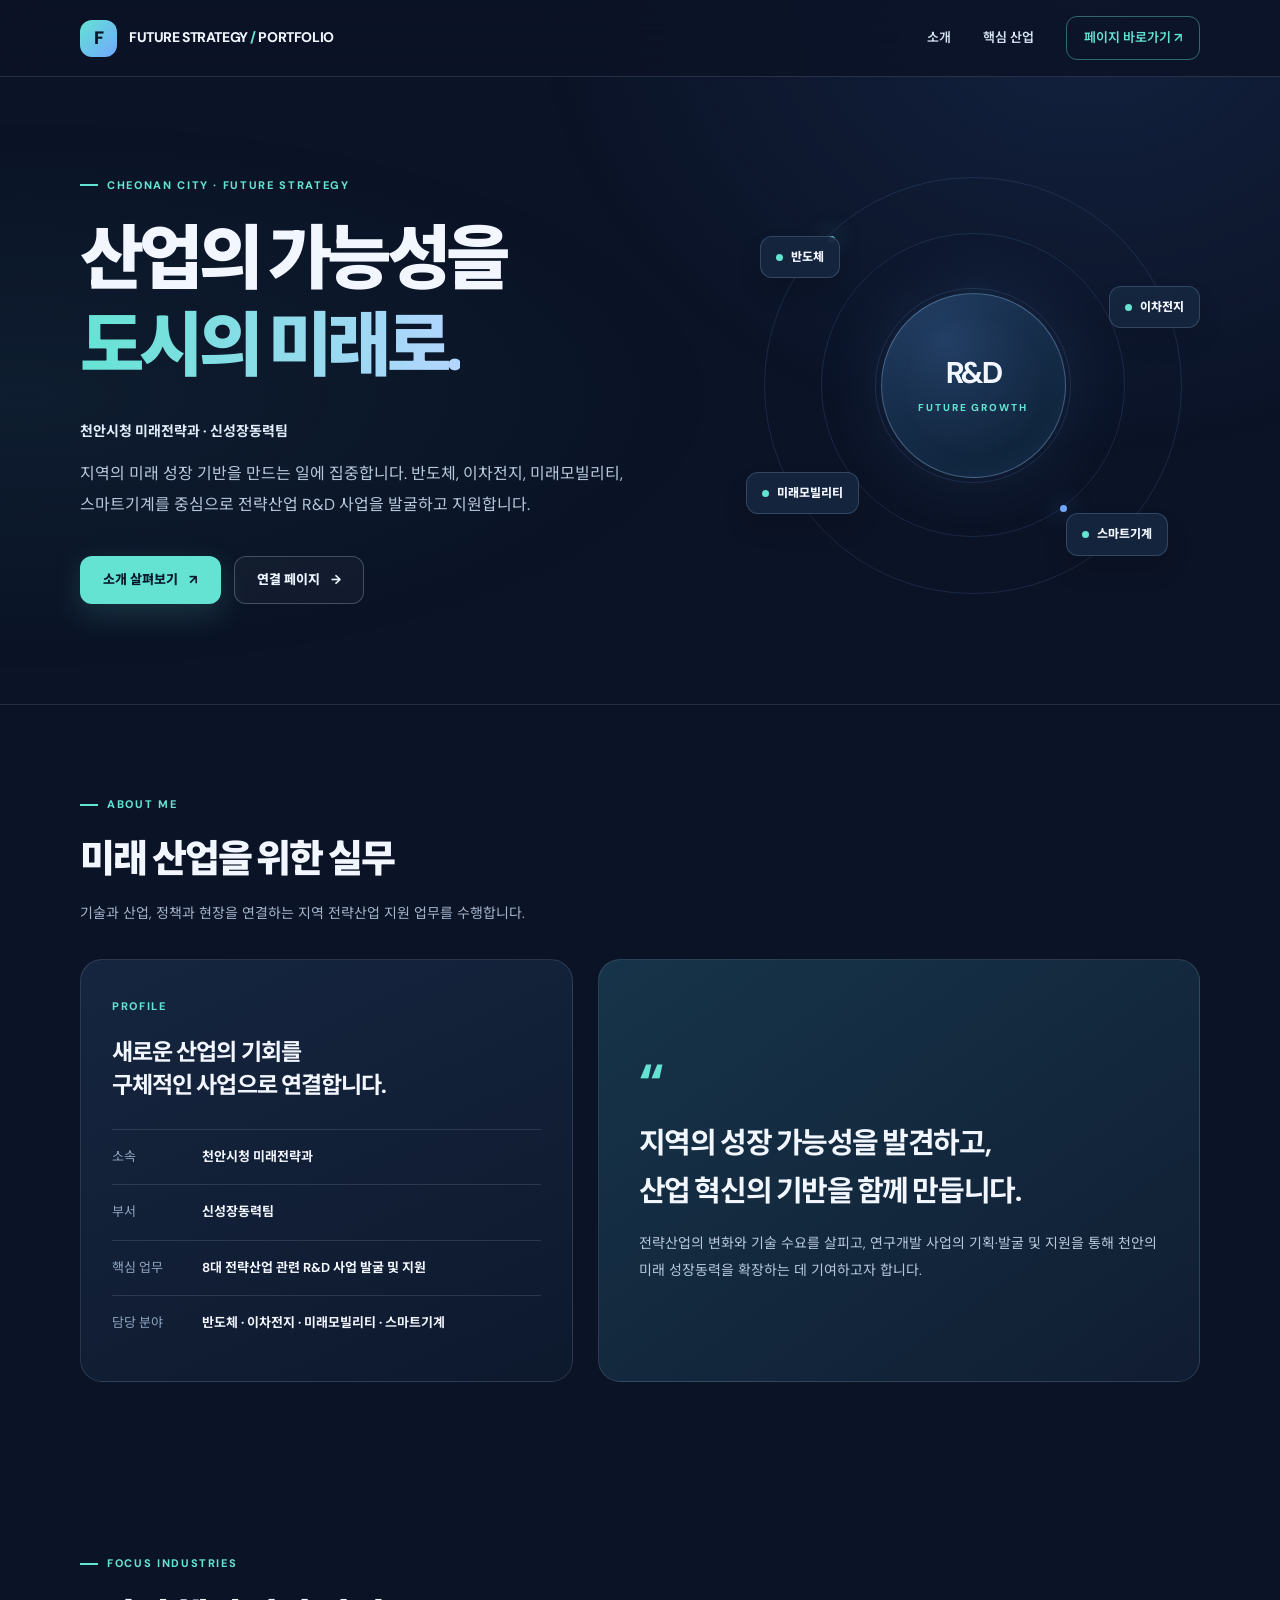
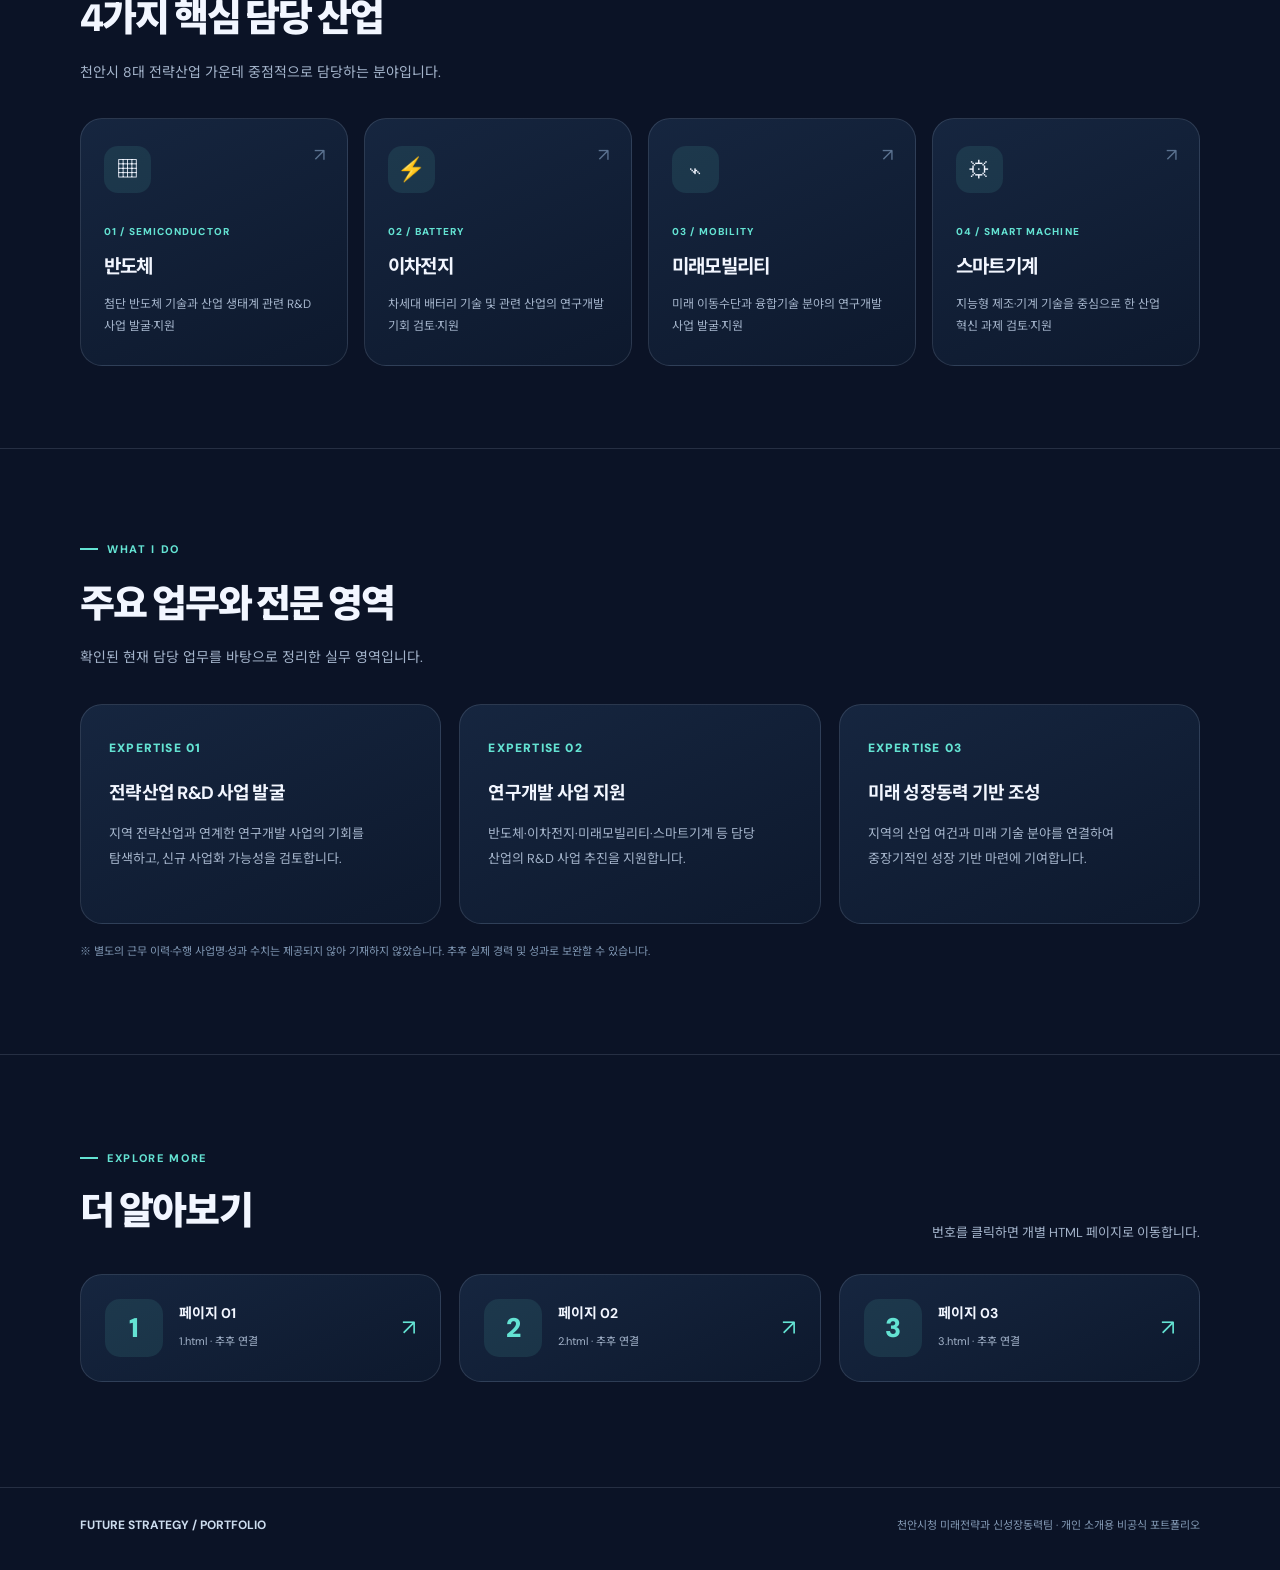
==== index.html @ a3b165f9 "Add files via upload" ====
<!DOCTYPE html>
<html lang="ko">
<head>
  <meta charset="UTF-8" />
  <meta name="viewport" content="width=device-width, initial-scale=1" />
  <meta name="theme-color" content="#0b1326" />
  <meta name="description" content="천안시청 미래전략과 신성장동력팀 | 지역 전략산업 R&D 사업 발굴 및 지원 포트폴리오" />
  <title>미래 산업을 연결하는 사람 | Portfolio</title>
  <link rel="preconnect" href="https://fonts.googleapis.com" />
  <link rel="preconnect" href="https://fonts.gstatic.com" crossorigin />
  <link href="https://fonts.googleapis.com/css2?family=DM+Sans:wght@400;500;600;700&family=Noto+Sans+KR:wght@400;500;600;700;800;900&display=swap" rel="stylesheet" />
  <style>
    :root{color-scheme:dark;--bg:#0b1326;--panel:#101d34;--line:rgba(193,210,235,.15);--text:#f2f6ff;--muted:#a4b4cb;--aqua:#64e3d3;--blue:#71a7ff;--radius:22px}
    *,*::before,*::after{box-sizing:border-box}html{scroll-behavior:smooth}body{margin:0;background:var(--bg);color:var(--text);font-family:'DM Sans','Noto Sans KR',sans-serif;line-height:1.7;word-break:keep-all}button,a{-webkit-tap-highlight-color:transparent}a{color:inherit;text-decoration:none}button{font:inherit}::selection{background:#64e3d3;color:#0b1326}
    body::before{content:"";pointer-events:none;position:fixed;inset:0;z-index:-1;background:radial-gradient(ellipse at 85% 0%,rgba(56,101,175,.19),transparent 36%),radial-gradient(ellipse at 2% 44%,rgba(41,131,139,.095),transparent 39%)}
    .container{width:min(1120px,calc(100% - 48px));margin:auto}.nav-shell{position:sticky;top:0;z-index:20;background:rgba(11,19,38,.82);border-bottom:1px solid var(--line);backdrop-filter:blur(18px);-webkit-backdrop-filter:blur(18px)}
    .nav{height:76px;display:flex;justify-content:space-between;align-items:center;gap:24px}.brand{display:inline-flex;align-items:center;gap:12px;font-size:14px;font-weight:800;letter-spacing:-.03em}.brand-symbol{display:grid;place-items:center;width:37px;height:37px;background:linear-gradient(135deg,var(--aqua),var(--blue));color:#071629;border-radius:12px;font-size:18px;font-weight:900}.nav-links{display:flex;align-items:center;gap:32px;font-size:13px;color:#d8e5f5;font-weight:600}.nav-links a:hover,.nav-links a:focus-visible{color:var(--aqua)}.nav-cta{padding:10px 17px;border:1px solid rgba(100,227,211,.4);border-radius:11px;color:var(--aqua)!important}.nav-cta:hover{background:rgba(100,227,211,.08)}
    main{overflow:hidden}.hero{position:relative;display:grid;grid-template-columns:1.15fr .85fr;align-items:center;min-height:620px;gap:52px;padding:90px 0 100px}.eyebrow{display:inline-flex;align-items:center;gap:9px;text-transform:uppercase;letter-spacing:.15em;font-size:11px;font-weight:800;color:var(--aqua)}.eyebrow::before{content:"";display:block;width:18px;height:2px;background:var(--aqua)}h1,h2,h3,p{margin-top:0}.hero h1{font-size:clamp(39px,5.5vw,70px);line-height:1.24;letter-spacing:-.065em;margin:23px 0 27px;font-weight:900}.hero h1 .gradient{background:linear-gradient(95deg,var(--aqua),#b4d5ff);color:transparent;background-clip:text;-webkit-background-clip:text}.hero p{max-width:570px;font-size:16px;color:#b7c8dc;line-height:1.95}.hero .role{color:#e2edfa;font-size:14px;font-weight:700;margin-bottom:13px}.hero-actions{display:flex;align-items:center;gap:13px;flex-wrap:wrap;margin-top:35px}.btn{display:inline-flex;align-items:center;justify-content:center;gap:11px;min-height:47px;padding:12px 22px;font-size:13px;font-weight:800;border-radius:12px;border:1px solid transparent;cursor:pointer;transition:transform .18s,background .18s,border-color .18s,box-shadow .18s}.btn:hover{transform:translateY(-3px)}.btn:active{transform:scale(.97)}.btn-primary{color:#06192a;background:var(--aqua);box-shadow:0 10px 30px rgba(100,227,211,.16)}.btn-primary:hover{background:#94f1e6}.btn-outline{color:#eaf5ff;border-color:rgba(207,222,243,.26);background:rgba(255,255,255,.03)}.btn-outline:hover{border-color:var(--aqua);background:rgba(100,227,211,.07)}
    .visual{position:relative;min-height:415px;display:grid;place-items:center}.orbit{position:absolute;border:1px solid rgba(111,161,224,.16);border-radius:50%;aspect-ratio:1}.orbit-1{width:92%}.orbit-2{width:67%}.orbit-3{width:43%}.orbit:after{content:"";position:absolute;top:14%;left:15%;width:7px;height:7px;border-radius:50%;background:var(--aqua);box-shadow:0 0 25px var(--aqua)}.orbit-2:after{left:auto;top:auto;bottom:8%;right:19%;background:var(--blue);box-shadow:0 0 24px var(--blue)}.orbit-3:after{top:5%;left:50%}.core{position:relative;width:185px;aspect-ratio:1;display:grid;place-items:center;border-radius:50%;background:radial-gradient(circle at 35% 25%,#233f65,#10243c 70%);border:1px solid rgba(159,204,250,.35);box-shadow:0 0 70px rgba(82,141,206,.14),inset 0 0 30px rgba(104,174,238,.07);text-align:center}.core strong{font-size:30px;line-height:1.2;letter-spacing:-.08em}.core small{display:block;color:var(--aqua);font-size:10px;font-weight:800;letter-spacing:.19em;margin-top:8px}.orbit-tag{position:absolute;z-index:2;padding:10px 15px;border:1px solid rgba(149,182,218,.24);border-radius:12px;background:rgba(21,38,63,.96);font-size:12px;font-weight:800;box-shadow:0 14px 25px rgba(0,0,0,.12)}.orbit-tag i{display:inline-block;width:7px;height:7px;border-radius:50%;background:var(--aqua);margin-right:8px}.tag-1{top:14%;left:3%}.tag-2{right:0;top:26%}.tag-3{bottom:19%;left:0}.tag-4{bottom:9%;right:7%}
    .section{padding:82px 0}.section-head{margin-bottom:34px}.section-head h2{font-size:clamp(27px,3vw,38px);font-weight:900;letter-spacing:-.055em;margin:13px 0 10px}.section-head p{max-width:650px;font-size:14px;color:var(--muted);margin-bottom:0}.divider{height:1px;background:var(--line)}.about-layout{display:grid;grid-template-columns:.9fr 1.1fr;gap:25px}.about-card,.mission-card,.industry-card,.experience-card,.link-card{border:1px solid var(--line);border-radius:var(--radius);background:linear-gradient(155deg,rgba(24,41,67,.87),rgba(14,26,46,.87))}.about-card{padding:31px}.about-card .small-label{font-size:11px;letter-spacing:.15em;color:var(--aqua);font-weight:800}.about-card h3{margin:17px 0 27px;font-size:23px;line-height:1.45;letter-spacing:-.04em}.info-row{padding:16px 0;border-top:1px solid var(--line);display:flex;gap:20px;font-size:13px}.info-row span{flex:0 0 70px;color:#8ea4bf}.info-row strong{font-weight:700}.mission-card{display:flex;flex-direction:column;justify-content:center;padding:36px 40px;background:linear-gradient(145deg,rgba(24,57,79,.88),rgba(17,30,51,.9))}.mission-card .quote-mark{font-size:55px;line-height:1;color:var(--aqua);font-weight:800}.mission-card h3{font-size:clamp(20px,2.5vw,29px);letter-spacing:-.05em;line-height:1.65;margin:8px 0 14px}.mission-card p{color:#b7c8dc;font-size:14px;line-height:1.95;margin:0}
    .industries{display:grid;grid-template-columns:repeat(4,1fr);gap:16px}.industry-card{position:relative;min-height:248px;padding:27px 23px;transition:transform .2s,border-color .2s,background .2s}.industry-card:hover{transform:translateY(-5px);border-color:rgba(100,227,211,.4);background:linear-gradient(150deg,#1b3451,#10203a)}.industry-icon{display:grid;place-items:center;width:47px;height:47px;border-radius:14px;background:rgba(100,227,211,.1);font-size:23px;margin-bottom:23px}.industry-card small{font-size:10px;font-weight:800;letter-spacing:.11em;color:var(--aqua)}.industry-card h3{font-size:19px;letter-spacing:-.04em;margin:7px 0 10px}.industry-card p{font-size:12px;line-height:1.85;color:var(--muted);margin:0}.industry-card:after{content:"↗";position:absolute;top:21px;right:22px;color:#5b7290;font-size:18px}
    .experience-grid{display:grid;grid-template-columns:repeat(3,1fr);gap:18px}.experience-card{padding:28px;min-height:220px}.number{font-size:12px;color:var(--aqua);font-weight:900;letter-spacing:.1em}.experience-card h3{font-size:18px;letter-spacing:-.04em;margin:18px 0 13px}.experience-card p{font-size:13px;color:var(--muted);line-height:1.9;margin:0}.note{color:#7f96b2;font-size:11px;margin-top:18px}
    .links-section{padding:85px 0 105px}.links-head{display:flex;justify-content:space-between;align-items:end;gap:20px;margin-bottom:30px}.links-head h2{font-size:clamp(27px,3vw,38px);font-weight:900;letter-spacing:-.05em;margin:12px 0 0}.links-head p{font-size:13px;color:var(--muted);margin:0}.link-grid{display:grid;grid-template-columns:repeat(3,1fr);gap:18px}.link-card{display:flex;align-items:center;justify-content:space-between;gap:12px;padding:24px;transition:border-color .18s,transform .18s,background .18s}.link-card:hover,.link-card:focus-visible{transform:translateY(-4px);border-color:rgba(100,227,211,.55);background:#1b3250}.link-left{display:flex;gap:16px;align-items:center}.link-number{width:58px;height:58px;border-radius:15px;display:grid;place-items:center;background:rgba(100,227,211,.10);color:var(--aqua);font-size:27px;font-weight:900}.link-card strong{display:block;font-size:14px}.link-card small{font-size:11px;color:var(--muted)}.arrow{font-size:22px;color:var(--aqua)}
    footer{border-top:1px solid var(--line);padding:27px 0 35px}.footer-inner{display:flex;justify-content:space-between;align-items:center;gap:15px;color:#8399b4;font-size:11px}.footer-inner strong{color:#cdddef;font-size:12px}.reveal{opacity:0;transform:translateY(15px);transition:opacity .6s ease,transform .6s ease}.reveal.visible{opacity:1;transform:translateY(0)}:focus-visible{outline:2px solid var(--aqua);outline-offset:5px}
    @media(max-width:850px){.nav-links{gap:18px}.hero{grid-template-columns:1fr;padding:74px 0 62px;gap:15px}.visual{min-height:340px;width:min(450px,100%);margin:auto}.orbit-1{width:75%}.orbit-2{width:55%}.orbit-3{width:34%}.core{width:155px}.orbit-tag{font-size:11px}.tag-1{left:5%}.tag-2{right:5%}.tag-3{left:4%}.tag-4{right:7%}.industries{grid-template-columns:repeat(2,1fr)}.experience-grid{grid-template-columns:1fr}.experience-card{min-height:auto}.about-layout{grid-template-columns:1fr}.link-grid{grid-template-columns:1fr}.links-head{align-items:start;flex-direction:column}}
    @media(max-width:520px){.container{width:calc(100% - 36px)}.nav{height:66px}.brand{font-size:12px}.brand-symbol{width:33px;height:33px}.nav-links{gap:14px;font-size:11px}.nav-links .nav-about{display:none}.nav-cta{padding:8px 11px}.hero{padding-top:56px}.hero h1{font-size:41px}.hero p{font-size:14px}.hero-actions .btn{flex:1}.visual{min-height:295px}.orbit-1{width:85%}.orbit-2{width:62%}.orbit-3{width:42%}.core{width:133px}.core strong{font-size:23px}.orbit-tag{font-size:10px;padding:7px 9px}.tag-1{top:12%;left:1%}.tag-2{right:0;top:29%}.tag-3{bottom:17%;left:0}.tag-4{bottom:7%;right:4%}.section{padding:62px 0}.about-card,.mission-card{padding:25px}.industries{gap:11px}.industry-card{min-height:239px;padding:20px 16px}.industry-card h3{font-size:17px}.industry-card p{font-size:11px}.industry-card:after{right:14px;top:15px}.industry-icon{margin-bottom:17px}.links-section{padding:60px 0 75px}.footer-inner{align-items:start;flex-direction:column}}
    @media(prefers-reduced-motion:reduce){html{scroll-behavior:auto}.reveal{opacity:1;transform:none;transition:none}.btn,.industry-card,.link-card{transition:none}}
  </style>
</head>
<body>
  <header class="nav-shell">
    <nav class="container nav" aria-label="주요 메뉴">
      <a class="brand" href="#top" aria-label="포트폴리오 홈"><span class="brand-symbol">F</span><span>FUTURE STRATEGY <span style="color:var(--aqua)">/</span> PORTFOLIO</span></a>
      <div class="nav-links"><a class="nav-about" href="#about">소개</a><a href="#industries">핵심 산업</a><a class="nav-cta" href="#projects">페이지 바로가기 ↗</a></div>
    </nav>
  </header>
  <main id="top">
    <section class="container hero" aria-labelledby="hero-title">
      <div class="hero-content reveal">
        <span class="eyebrow">CHEONAN CITY · FUTURE STRATEGY</span>
        <h1 id="hero-title">산업의 가능성을<br><span class="gradient">도시의 미래로.</span></h1>
        <p class="role">천안시청 미래전략과 · 신성장동력팀</p>
        <p>지역의 미래 성장 기반을 만드는 일에 집중합니다. 반도체, 이차전지, 미래모빌리티, 스마트기계를 중심으로 전략산업 R&amp;D 사업을 발굴하고 지원합니다.</p>
        <div class="hero-actions"><a class="btn btn-primary" href="#about">소개 살펴보기 <span aria-hidden="true">↗</span></a><a class="btn btn-outline" href="#projects">연결 페이지 <span aria-hidden="true">→</span></a></div>
      </div>
      <div class="visual reveal" role="img" aria-label="중앙의 R&D를 둘러싼 반도체, 이차전지, 미래모빌리티, 스마트기계 4대 담당 산업을 나타낸 그래픽">
        <div class="orbit orbit-1"></div><div class="orbit orbit-2"></div><div class="orbit orbit-3"></div>
        <div class="core"><div><strong>R&amp;D</strong><small>FUTURE GROWTH</small></div></div>
        <span class="orbit-tag tag-1"><i></i>반도체</span><span class="orbit-tag tag-2"><i></i>이차전지</span><span class="orbit-tag tag-3"><i></i>미래모빌리티</span><span class="orbit-tag tag-4"><i></i>스마트기계</span>
      </div>
    </section>
    <div class="divider"></div>
    <section class="container section" id="about" aria-labelledby="about-heading">
      <div class="section-head reveal"><span class="eyebrow">ABOUT ME</span><h2 id="about-heading">미래 산업을 위한 실무</h2><p>기술과 산업, 정책과 현장을 연결하는 지역 전략산업 지원 업무를 수행합니다.</p></div>
      <div class="about-layout">
        <article class="about-card reveal"><span class="small-label">PROFILE</span><h3>새로운 산업의 기회를<br>구체적인 사업으로 연결합니다.</h3><div class="info-row"><span>소속</span><strong>천안시청 미래전략과</strong></div><div class="info-row"><span>부서</span><strong>신성장동력팀</strong></div><div class="info-row"><span>핵심 업무</span><strong>8대 전략산업 관련 R&amp;D 사업 발굴 및 지원</strong></div><div class="info-row"><span>담당 분야</span><strong>반도체 · 이차전지 · 미래모빌리티 · 스마트기계</strong></div></article>
        <article class="mission-card reveal"><span class="quote-mark" aria-hidden="true">“</span><h3>지역의 성장 가능성을 발견하고,<br>산업 혁신의 기반을 함께 만듭니다.</h3><p>전략산업의 변화와 기술 수요를 살피고, 연구개발 사업의 기획·발굴 및 지원을 통해 천안의 미래 성장동력을 확장하는 데 기여하고자 합니다.</p></article>
      </div>
    </section>
    <section class="container section" id="industries" aria-labelledby="industries-heading">
      <div class="section-head reveal"><span class="eyebrow">FOCUS INDUSTRIES</span><h2 id="industries-heading">4가지 핵심 담당 산업</h2><p>천안시 8대 전략산업 가운데 중점적으로 담당하는 분야입니다.</p></div>
      <div class="industries">
        <article class="industry-card reveal"><span class="industry-icon" aria-hidden="true">▦</span><small>01 / SEMICONDUCTOR</small><h3>반도체</h3><p>첨단 반도체 기술과 산업 생태계 관련 R&amp;D 사업 발굴·지원</p></article>
        <article class="industry-card reveal"><span class="industry-icon" aria-hidden="true">⚡</span><small>02 / BATTERY</small><h3>이차전지</h3><p>차세대 배터리 기술 및 관련 산업의 연구개발 기회 검토·지원</p></article>
        <article class="industry-card reveal"><span class="industry-icon" aria-hidden="true">⌁</span><small>03 / MOBILITY</small><h3>미래모빌리티</h3><p>미래 이동수단과 융합기술 분야의 연구개발 사업 발굴·지원</p></article>
        <article class="industry-card reveal"><span class="industry-icon" aria-hidden="true">⚙</span><small>04 / SMART MACHINE</small><h3>스마트기계</h3><p>지능형 제조·기계 기술을 중심으로 한 산업 혁신 과제 검토·지원</p></article>
      </div>
    </section>
    <div class="divider"></div>
    <section class="container section" id="experience" aria-labelledby="experience-heading">
      <div class="section-head reveal"><span class="eyebrow">WHAT I DO</span><h2 id="experience-heading">주요 업무와 전문 영역</h2><p>확인된 현재 담당 업무를 바탕으로 정리한 실무 영역입니다.</p></div>
      <div class="experience-grid">
        <article class="experience-card reveal"><span class="number">EXPERTISE 01</span><h3>전략산업 R&amp;D 사업 발굴</h3><p>지역 전략산업과 연계한 연구개발 사업의 기회를 탐색하고, 신규 사업화 가능성을 검토합니다.</p></article>
        <article class="experience-card reveal"><span class="number">EXPERTISE 02</span><h3>연구개발 사업 지원</h3><p>반도체·이차전지·미래모빌리티·스마트기계 등 담당 산업의 R&amp;D 사업 추진을 지원합니다.</p></article>
        <article class="experience-card reveal"><span class="number">EXPERTISE 03</span><h3>미래 성장동력 기반 조성</h3><p>지역의 산업 여건과 미래 기술 분야를 연결하여 중장기적인 성장 기반 마련에 기여합니다.</p></article>
      </div>
      <p class="note">※ 별도의 근무 이력·수행 사업명·성과 수치는 제공되지 않아 기재하지 않았습니다. 추후 실제 경력 및 성과로 보완할 수 있습니다.</p>
    </section>
    <div class="divider"></div>
    <section class="container links-section" id="projects" aria-labelledby="projects-heading">
      <div class="links-head reveal"><div><span class="eyebrow">EXPLORE MORE</span><h2 id="projects-heading">더 알아보기</h2></div><p>번호를 클릭하면 개별 HTML 페이지로 이동합니다.</p></div>
      <div class="link-grid">
        <a class="link-card reveal" href="1.html" aria-label="1번 페이지로 이동"><div class="link-left"><span class="link-number">1</span><div><strong>페이지 01</strong><small>1.html · 추후 연결</small></div></div><span class="arrow" aria-hidden="true">↗</span></a>
        <a class="link-card reveal" href="2.html" aria-label="2번 페이지로 이동"><div class="link-left"><span class="link-number">2</span><div><strong>페이지 02</strong><small>2.html · 추후 연결</small></div></div><span class="arrow" aria-hidden="true">↗</span></a>
        <a class="link-card reveal" href="3.html" aria-label="3번 페이지로 이동"><div class="link-left"><span class="link-number">3</span><div><strong>페이지 03</strong><small>3.html · 추후 연결</small></div></div><span class="arrow" aria-hidden="true">↗</span></a>
      </div>
    </section>
  </main>
  <footer><div class="container footer-inner"><strong>FUTURE STRATEGY / PORTFOLIO</strong><span>천안시청 미래전략과 신성장동력팀 · 개인 소개용 비공식 포트폴리오</span></div></footer>
  <script>
    (function(){
      var elements=document.querySelectorAll('.reveal');
      if(!('IntersectionObserver' in window)){elements.forEach(function(el){el.classList.add('visible')});return;}
      var observer=new IntersectionObserver(function(entries){entries.forEach(function(entry){if(entry.isIntersecting){entry.target.classList.add('visible');observer.unobserve(entry.target);}})},{threshold:.09,rootMargin:'0px 0px -20px 0px'});
      elements.forEach(function(el){observer.observe(el)});
    })();
  </script>
</body>
</html>
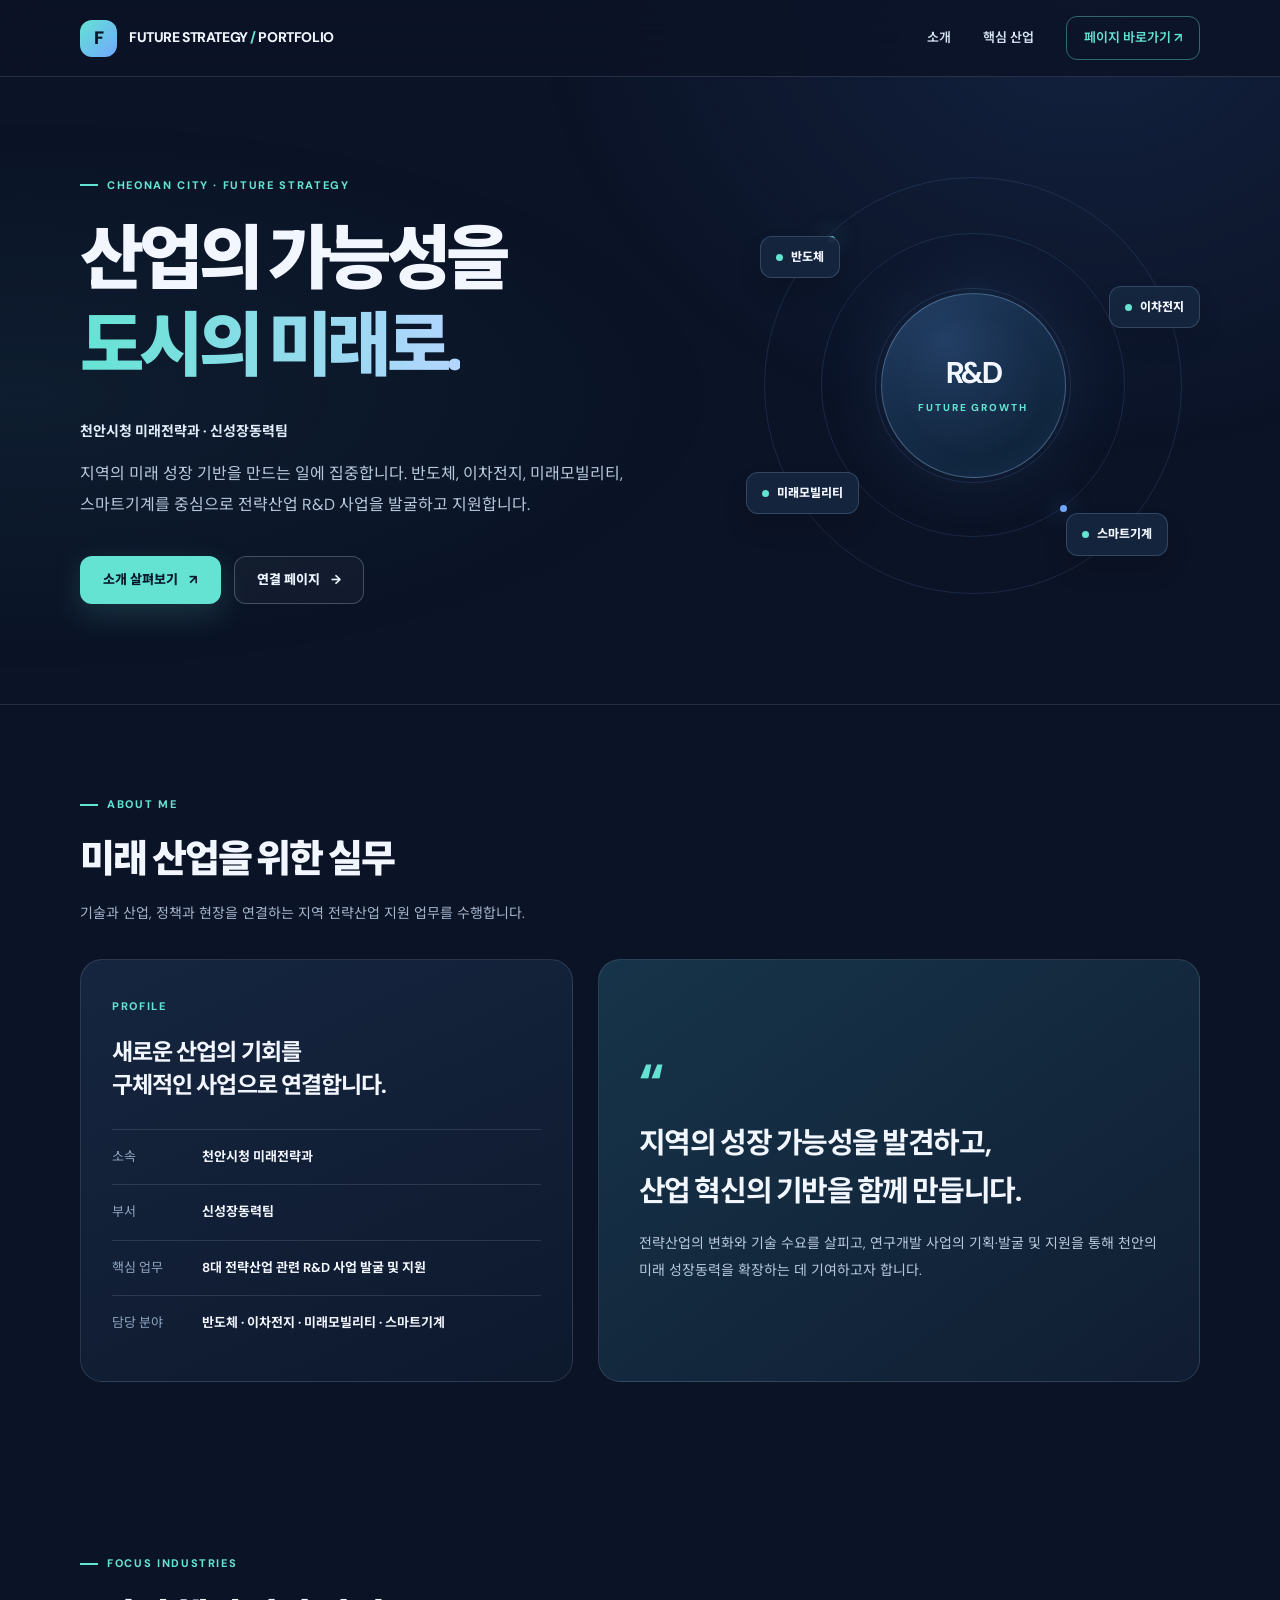
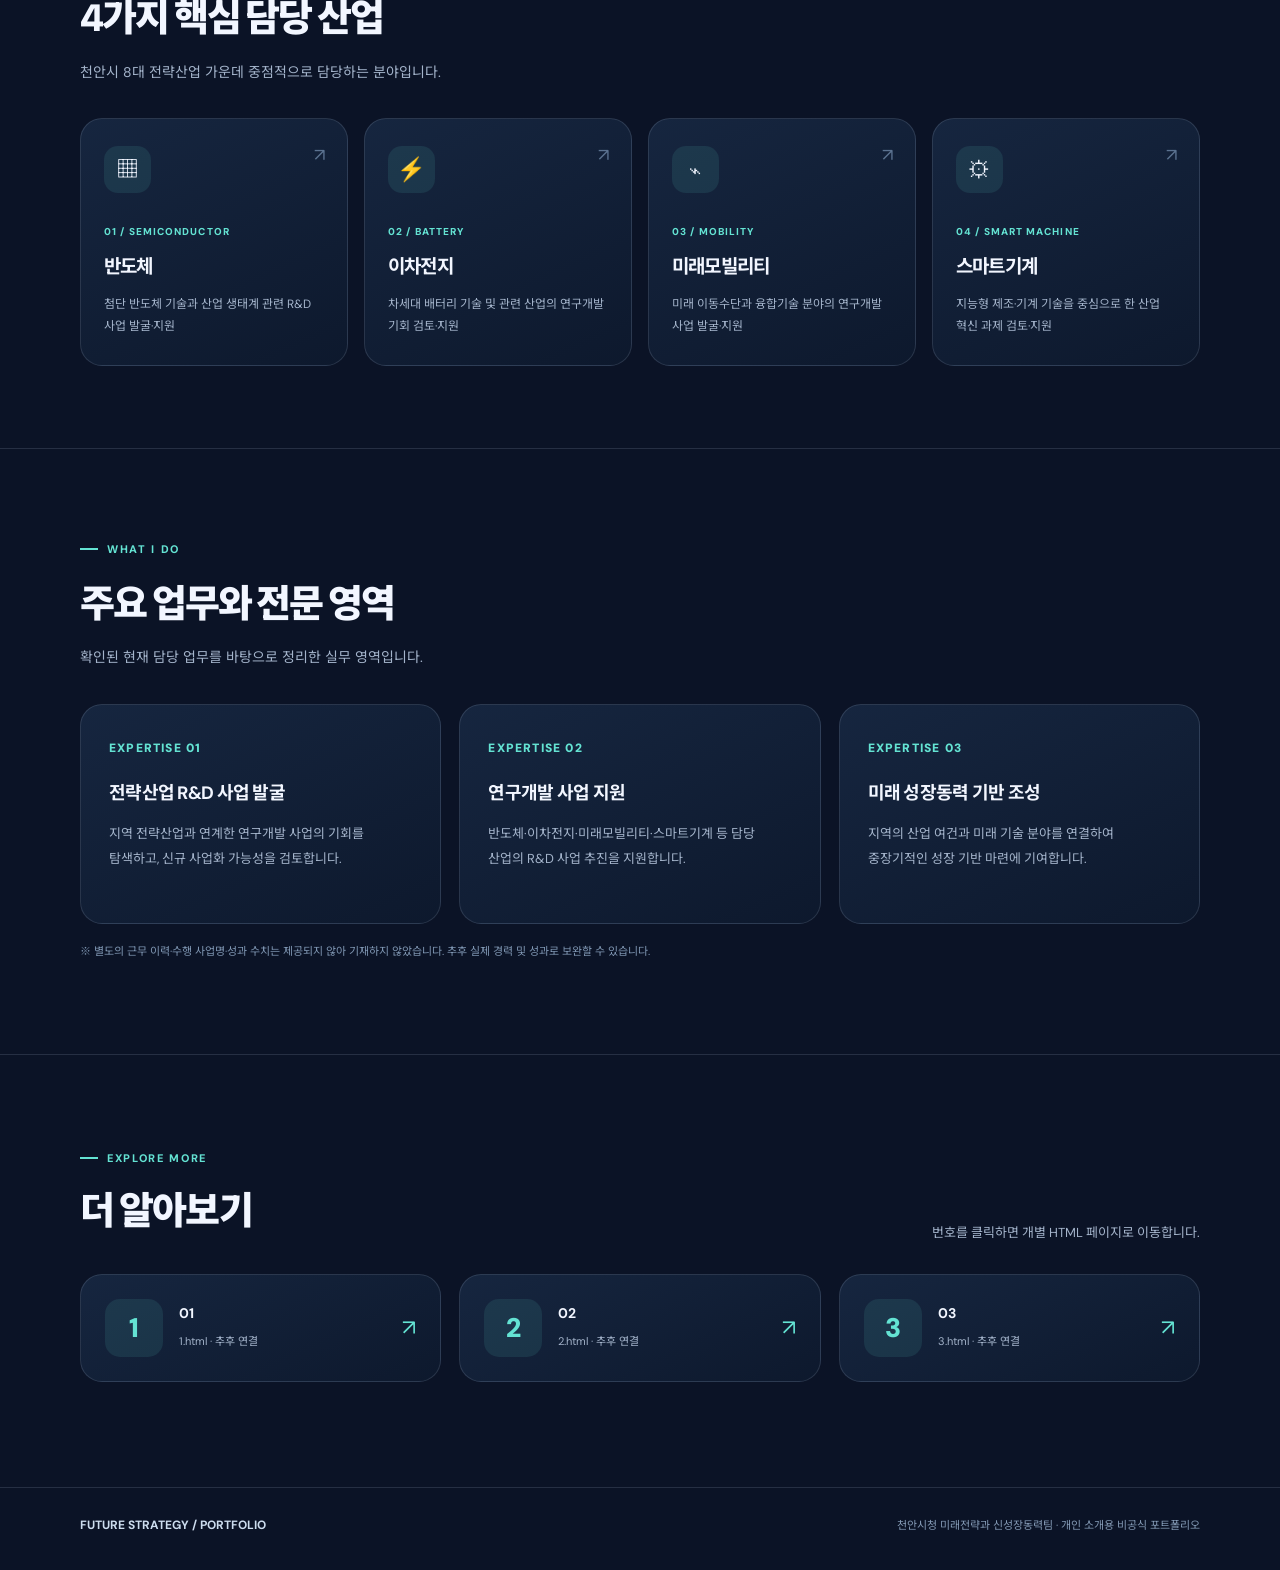
==== commit 51111628: "Update link labels in index.html" ====
--- a/index.html
+++ b/index.html
@@ -80,9 +80,9 @@
     <section class="container links-section" id="projects" aria-labelledby="projects-heading">
       <div class="links-head reveal"><div><span class="eyebrow">EXPLORE MORE</span><h2 id="projects-heading">더 알아보기</h2></div><p>번호를 클릭하면 개별 HTML 페이지로 이동합니다.</p></div>
       <div class="link-grid">
-        <a class="link-card reveal" href="1.html" aria-label="1번 페이지로 이동"><div class="link-left"><span class="link-number">1</span><div><strong>페이지 01</strong><small>1.html · 추후 연결</small></div></div><span class="arrow" aria-hidden="true">↗</span></a>
-        <a class="link-card reveal" href="2.html" aria-label="2번 페이지로 이동"><div class="link-left"><span class="link-number">2</span><div><strong>페이지 02</strong><small>2.html · 추후 연결</small></div></div><span class="arrow" aria-hidden="true">↗</span></a>
-        <a class="link-card reveal" href="3.html" aria-label="3번 페이지로 이동"><div class="link-left"><span class="link-number">3</span><div><strong>페이지 03</strong><small>3.html · 추후 연결</small></div></div><span class="arrow" aria-hidden="true">↗</span></a>
+        <a class="link-card reveal" href="1.html" aria-label="1번 페이지로 이동"><div class="link-left"><span class="link-number">1</span><div><strong>01</strong><small>1.html · 추후 연결</small></div></div><span class="arrow" aria-hidden="true">↗</span></a>
+        <a class="link-card reveal" href="2.html" aria-label="2번 페이지로 이동"><div class="link-left"><span class="link-number">2</span><div><strong>02</strong><small>2.html · 추후 연결</small></div></div><span class="arrow" aria-hidden="true">↗</span></a>
+        <a class="link-card reveal" href="3.html" aria-label="3번 페이지로 이동"><div class="link-left"><span class="link-number">3</span><div><strong>03</strong><small>3.html · 추후 연결</small></div></div><span class="arrow" aria-hidden="true">↗</span></a>
       </div>
     </section>
   </main>
